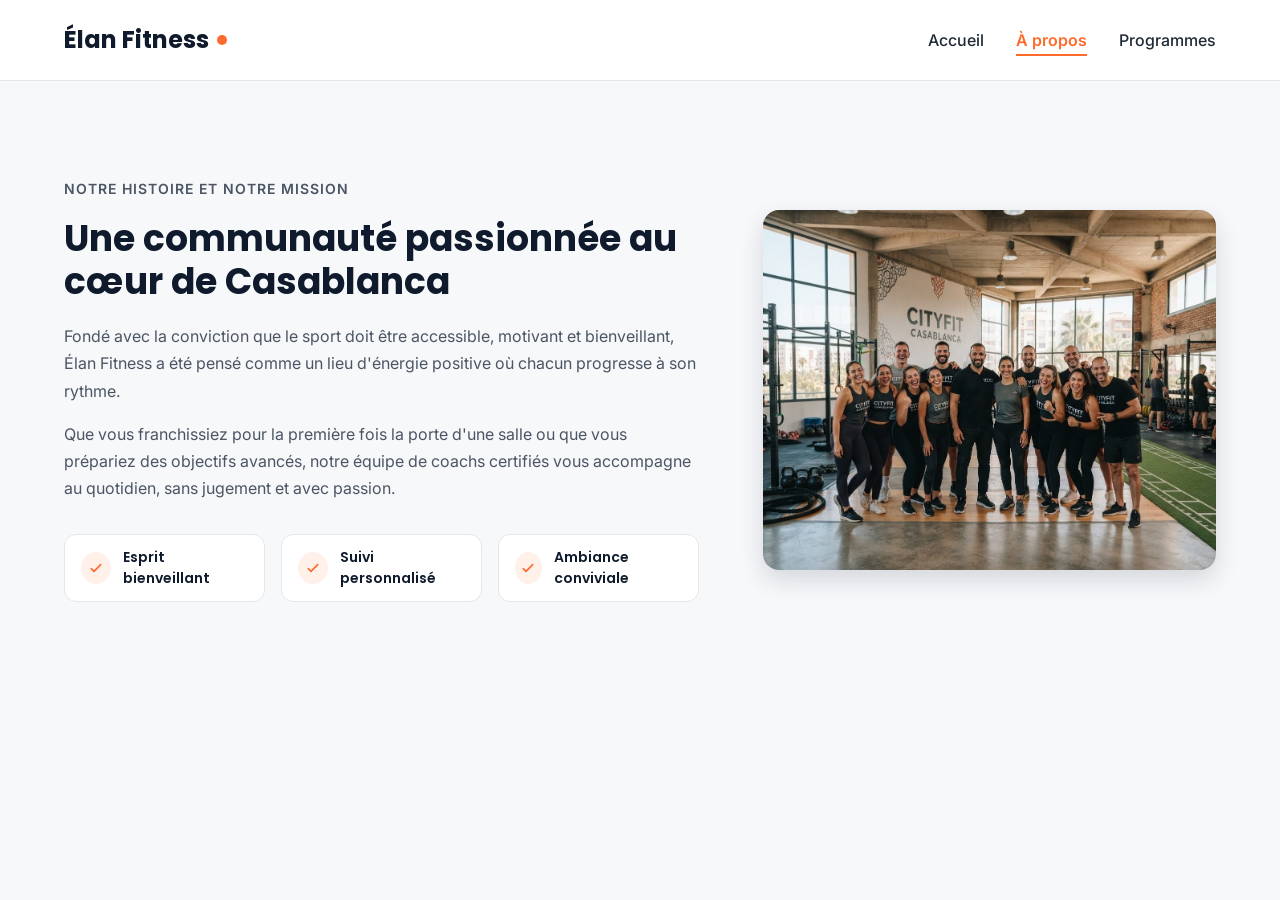
==== a-propos.html @ e4caa032 "feat: create multipage website structure" ====
<!DOCTYPE html>
<html lang="en">
<head>
  <meta charset="UTF-8">
  <meta name="viewport" content="width=device-width, initial-scale=1">
  <meta name="description" content="Élan Fitness, salle de sport à Casablanca : musculation, yoga, cardio et boxe fitness avec des coachs diplômés. Réservez votre cours d'essai gratuit.">
  <title>Élan Fitness | Salle de sport à Casablanca</title>

  <link rel="preconnect" href="https://fonts.googleapis.com">
  <link rel="preconnect" href="https://fonts.gstatic.com" crossorigin>
  <link href="https://fonts.googleapis.com/css2?family=Inter:wght@400;500;600&family=Poppins:wght@600;700;800&display=swap" rel="stylesheet">

  <link rel="stylesheet" href="style.css">
  
</head>
<body>
   
  <header class="en-tete">
    <div class="conteneur en-tete-contenu">
      <a href="#accueil" class="logo">Élan Fitness</a>

      <nav aria-label="Navigation principale">
        <ul class="menu">
          <li><a href="index.html" ">Accueil</a></li>
          <li><a href="a-propos.html" class="lien-actif">À propos</a></li>
          <li><a href="programmes.html">Programmes</a></li>
        </ul>
      </nav>
    </div>
  </header>
 
    <section id="a-propos" class="section">
          <div class="conteneur apropos-contenu">
    
            <div class="apropos-texte">
              <p class="sur-titre">Notre histoire et notre mission</p>
              <h2>Une communauté passionnée au cœur de Casablanca</h2>
              <p>
                Fondé avec la conviction que le sport doit être accessible, motivant et bienveillant,
                Élan Fitness a été pensé comme un lieu d'énergie positive où chacun progresse à son rythme.
              </p>
              <p>
                Que vous franchissiez pour la première fois la porte d'une salle ou que vous prépariez des
                objectifs avancés, notre équipe de coachs certifiés vous accompagne au quotidien, sans
                jugement et avec passion.
              </p>
    
              <ul class="valeurs">
                <li class="valeur">
                  <div class="icone icone-petite"><img src="img/icone-check.svg" alt=""></div>
                  <span>Esprit bienveillant</span>
                </li>
                <li class="valeur">
                  <div class="icone icone-petite"><img src="img/icone-check.svg" alt=""></div>
                  <span>Suivi personnalisé</span>
                </li>
                <li class="valeur">
                  <div class="icone icone-petite"><img src="img/icone-check.svg" alt=""></div>
                  <span>Ambiance conviviale</span>
                </li>
              </ul>
            </div>
    
            <img class="apropos-image" src="img/equipe.jpg" alt="L'équipe de coachs d'Élan Fitness réunie dans la salle">
    
          </div>
        </section>
</body>
</html>
---- style.css ----
* {
  box-sizing: border-box;
  margin: 0;
  padding: 0;
}

html {
  scroll-behavior: smooth;
}

body {
  font-family: 'Inter', Arial, sans-serif;
  font-size: 16px;
  line-height: 1.5;
  color: #1F2937;
  background-color: #F7F8FA;
}

h1, h2, h3, h4 {
  font-family: 'Poppins', Arial, sans-serif;
  color: #0F1B2D;
}

a {
  color: inherit;
  text-decoration: none;
}

ul {
  list-style: none;
}

img {
  display: block;
  max-width: 100%;
}

a:focus-visible,
button:focus-visible {
  outline: 3px solid #FF6B2C;
  outline-offset: 2px;
}

.conteneur {
  width: 100%;
  max-width: 1200px;
  margin: 0 auto;
  padding: 0 24px;
}

.section {
  padding: 96px 0;
}

.section-blanche {
  background-color: #FFFFFF;
  border-top: 1px solid #E5E7EB;
  border-bottom: 1px solid #E5E7EB;
}

.section-titre {
  max-width: 640px;
  margin: 0 auto 64px;
  text-align: center;
}

.section-titre h2 {
  font-size: 32px;
  margin-bottom: 16px;
}

.section-titre h3 {
  font-size: 26px;
  margin-bottom: 12px;
}

.section-titre p {
  color: #4B5563;
}

.sur-titre {
  font-size: 14px;
  font-weight: 600;
  color: #FF6B2C;
  text-transform: uppercase;
  letter-spacing: 1px;
  margin-bottom: 12px;
}

.bouton {
  display: inline-block;
  padding: 14px 28px;
  border-radius: 8px;
  font-size: 16px;
  font-weight: 600;
  text-align: center;
  cursor: pointer;
}

.bouton-principal {
  background-color: #FF6B2C;
  border: 1px solid #FF6B2C;
  color: #FFFFFF;
}

.bouton-principal:hover {
  background-color: #F05817;
}

.bouton-secondaire {
  background-color: #FFFFFF;
  border: 1px solid #0F1B2D;
  color: #0F1B2D;
}

.bouton-secondaire:hover {
  background-color: #F3F4F6;
}

.cartes {
  display: flex;
  gap: 24px;
}

.carte {
  flex: 1;
  background-color: #FFFFFF;
  border: 1px solid #E5E7EB;
  border-radius: 12px;
  box-shadow: 0 1px 3px rgba(15, 27, 45, 0.08);
}

.icone {
  width: 48px;
  height: 48px;
  background-color: #FFF0EA;
  border-radius: 8px;
  display: flex;
  align-items: center;
  justify-content: center;
}

.icone img {
  width: 24px;
  height: 24px;
}

.icone-petite {
  width: 32px;
  height: 32px;
  border-radius: 50%;
}

.icone-petite img {
  width: 16px;
  height: 16px;
}

.en-tete {
  position: sticky;
  top: 0;
  z-index: 10;
  background-color: #FFFFFF;
  border-bottom: 1px solid #E5E7EB;
}

.en-tete-contenu {
  height: 80px;
  display: flex;
  align-items: center;
  justify-content: space-between;
}

.logo {
  display: flex;
  align-items: center;
  font-family: 'Poppins', Arial, sans-serif;
  font-size: 24px;
  font-weight: 700;
  color: #0F1B2D;
}

.logo::after {
  content: "";
  width: 10px;
  height: 10px;
  margin-left: 8px;
  background-color: #FF6B2C;
  border-radius: 50%;
}

.menu {
  display: flex;
  gap: 32px;
}

.menu a {
  font-weight: 500;
  padding-bottom: 4px;
  border-bottom: 2px solid transparent;
}

.menu a:hover {
  color: #FF6B2C;
}

.menu .lien-actif {
  color: #FF6B2C;
  font-weight: 600;
  border-bottom-color: #FF6B2C;
}

.hero {
  padding: 64px 0 96px;
}

.hero-contenu {
  display: flex;
  align-items: center;
  gap: 32px;
}

.hero-texte {
  flex: 7;
}

.hero-texte h1 {
  font-size: 48px;
  font-weight: 800;
  line-height: 1.2;
  margin-bottom: 24px;
}

.hero-description {
  max-width: 520px;
  font-size: 18px;
  line-height: 1.6;
  color: #4B5563;
  margin-bottom: 32px;
}

.boutons {
  display: flex;
  flex-wrap: wrap;
  gap: 16px;
}

.hero-image {
  flex: 5;
  min-width: 0;
  height: 400px;
  object-fit: cover;
  border-radius: 16px;
  border: 1px solid #E5E7EB;
  box-shadow: 0 10px 25px rgba(15, 27, 45, 0.15);
}

.chiffres {
  display: flex;
  margin-top: 64px;
  padding: 32px;
  background-color: #FFFFFF;
  border: 1px solid #E5E7EB;
  border-radius: 12px;
  box-shadow: 0 1px 3px rgba(15, 27, 45, 0.08);
}

.chiffre {
  flex: 1;
  text-align: center;
  font-weight: 500;
  color: #0F1B2D;
}

.chiffre + .chiffre {
  border-left: 1px solid #E5E7EB;
}

.chiffre-nombre {
  font-family: 'Poppins', Arial, sans-serif;
  font-size: 36px;
  font-weight: 800;
  color: #FF6B2C;
}

.carte-avantage {
  padding: 24px;
  background-color: #F7F8FA;
  box-shadow: none;
}

.carte-avantage .icone {
  margin-bottom: 20px;
}

.carte-avantage h3 {
  font-size: 20px;
  margin-bottom: 8px;
}

.carte-avantage p {
  color: #4B5563;
  line-height: 1.6;
}

.apropos-contenu {
  display: flex;
  align-items: center;
  gap: 64px;
}

.apropos-texte {
  flex: 7;
}

.apropos-texte h2 {
  font-size: 36px;
  line-height: 1.2;
  margin-bottom: 20px;
}

.apropos-texte p {
  color: #4B5563;
  line-height: 1.7;
  margin-bottom: 16px;
}

.valeurs {
  display: flex;
  gap: 16px;
  margin-top: 32px;
}

.valeur {
  flex: 1;
  display: flex;
  align-items: center;
  gap: 12px;
  padding: 12px 16px;
  background-color: #FFFFFF;
  border: 1px solid #E5E7EB;
  border-radius: 12px;
  font-family: 'Poppins', Arial, sans-serif;
  font-size: 14px;
  font-weight: 600;
  color: #0F1B2D;
}

.apropos-image {
  flex: 5;
  min-width: 0;
  height: 360px;
  object-fit: cover;
  border-radius: 16px;
  box-shadow: 0 10px 25px rgba(15, 27, 45, 0.15);
}

.carte-programme {
  display: flex;
  flex-direction: column;
  overflow: hidden;
}

.carte-programme > img {
  width: 100%;
  height: 200px;
  object-fit: cover;
}

.programme-corps {
  flex: 1;
  display: flex;
  flex-direction: column;
  padding: 20px;
}

.programme-corps h3 {
  font-size: 20px;
  margin-bottom: 8px;
}

.programme-corps p {
  font-size: 15px;
  color: #4B5563;
}

.etiquette {
  align-self: flex-start;
  padding: 4px 10px;
  margin-bottom: 12px;
  border-radius: 6px;
  font-size: 12px;
  font-weight: 600;
}

.etiquette-orange {
  background-color: #FFEDE5;
  color: #C2410C;
}

.etiquette-bleue {
  background-color: #DBEAFE;
  color: #1D4ED8;
}

.etiquette-verte {
  background-color: #D1FAE5;
  color: #047857;
}

.programme-corps .duree {
  display: flex;
  align-items: center;
  gap: 8px;
  margin-top: auto;
  padding-top: 16px;
  border-top: 1px solid #E5E7EB;
  font-size: 13px;
  font-weight: 600;
  color: #0F1B2D;
}

.programme-corps h3 + p {
  margin-bottom: 16px;
}

.duree img {
  width: 16px;
  height: 16px;
}

.formules {
  margin-top: 96px;
}

.formule {
  position: relative;
  display: flex;
  flex-direction: column;
  padding: 28px;
}

.formule h4 {
  font-size: 20px;
}

.prix {
  margin: 8px 0 16px;
  font-family: 'Poppins', Arial, sans-serif;
  font-size: 30px;
  font-weight: 800;
  color: #FF6B2C;
}

.prix span {
  font-family: 'Inter', Arial, sans-serif;
  font-size: 16px;
  font-weight: 500;
  color: #4B5563;
}

.prix-note {
  margin: -8px 0 16px;
  font-size: 13px;
  color: #4B5563;
}

.formule-liste {
  flex: 1;
  margin-bottom: 24px;
}

.formule-liste li {
  padding-left: 28px;
  margin-bottom: 12px;
  font-size: 15px;
  background-image: url('img/icone-check.svg');
  background-repeat: no-repeat;
  background-position: left center;
  background-size: 16px;
}

.formule .bouton {
  display: block;
}

.formule-populaire {
  border: 2px solid #FF6B2C;
  box-shadow: 0 10px 25px rgba(255, 107, 44, 0.2);
}

.badge-populaire {
  position: absolute;
  top: -14px;
  left: 50%;
  transform: translateX(-50%);
  padding: 4px 14px;
  background-color: #FF6B2C;
  border-radius: 999px;
  font-size: 12px;
  font-weight: 700;
  text-transform: uppercase;
  color: #FFFFFF;
}

.pied-de-page {
  padding: 48px 0 32px;
  background-color: #0F1B2D;
  color: #FFFFFF;
}

.pied-haut {
  display: flex;
  justify-content: space-between;
  align-items: flex-start;
  padding-bottom: 32px;
  border-bottom: 1px solid rgba(255, 255, 255, 0.15);
}

.logo-clair {
  color: #FFFFFF;
}

.slogan {
  margin-top: 8px;
  font-size: 14px;
  font-style: italic;
  color: #CBD5E1;
}

.menu-pied {
  gap: 24px;
}

.menu-pied a {
  font-size: 14px;
  font-weight: 400;
  color: #E2E8F0;
}

.pied-bas {
  display: flex;
  justify-content: space-between;
  margin-top: 24px;
  font-size: 13px;
  color: #94A3B8;
}
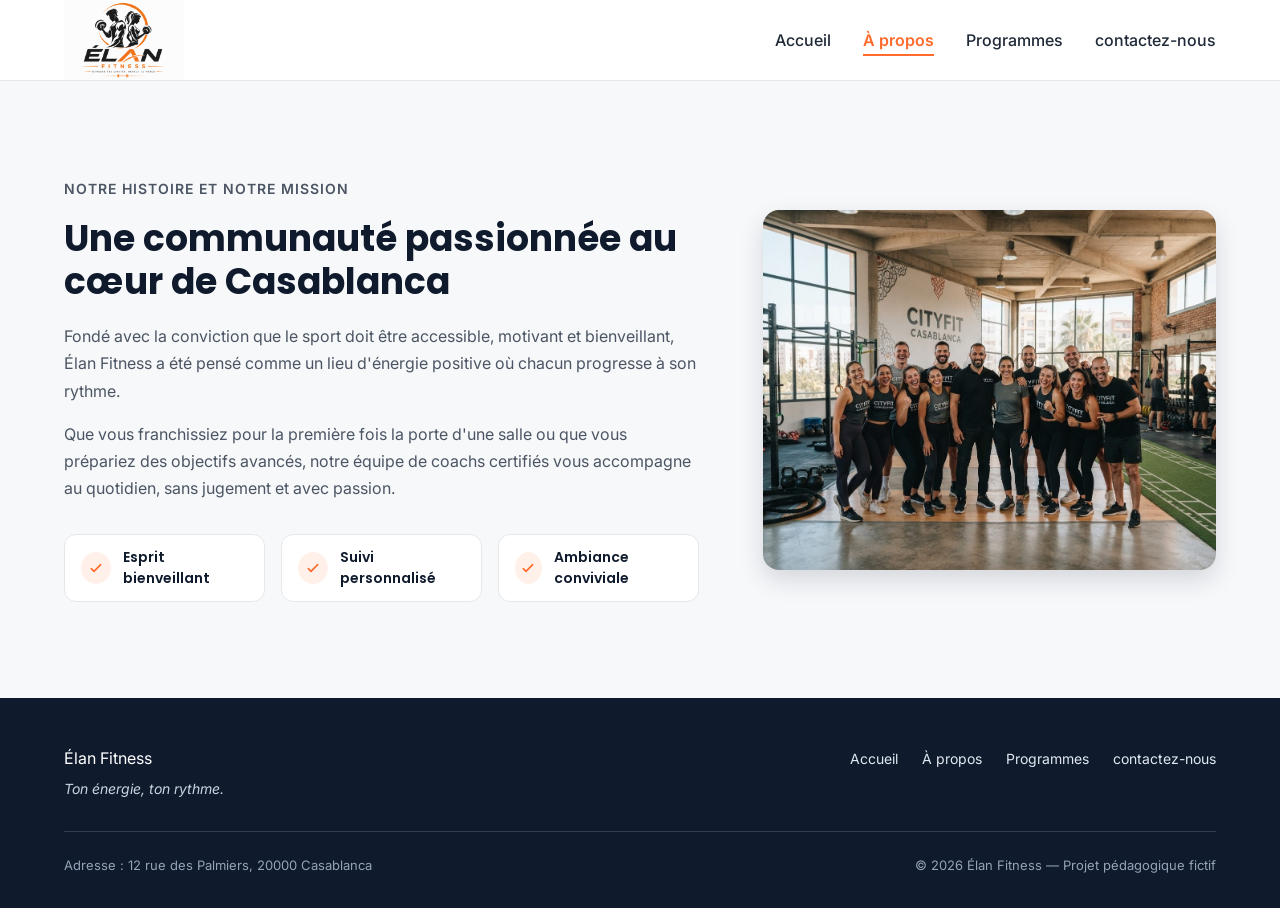
==== commit 14462f80: "complete Élan Fitness website" ====
--- a/a-propos.html
+++ b/a-propos.html
@@ -1,69 +1,103 @@
 <!DOCTYPE html>
-<html lang="en">
+<html lang="fr">
+
 <head>
   <meta charset="UTF-8">
   <meta name="viewport" content="width=device-width, initial-scale=1">
-  <meta name="description" content="Élan Fitness, salle de sport à Casablanca : musculation, yoga, cardio et boxe fitness avec des coachs diplômés. Réservez votre cours d'essai gratuit.">
+  <meta name="description"
+    content="Élan Fitness, salle de sport à Casablanca : musculation, yoga, cardio et boxe fitness avec des coachs diplômés. Réservez votre cours d'essai gratuit.">
   <title>Élan Fitness | Salle de sport à Casablanca</title>
 
   <link rel="preconnect" href="https://fonts.googleapis.com">
   <link rel="preconnect" href="https://fonts.gstatic.com" crossorigin>
-  <link href="https://fonts.googleapis.com/css2?family=Inter:wght@400;500;600&family=Poppins:wght@600;700;800&display=swap" rel="stylesheet">
+  <link
+    href="https://fonts.googleapis.com/css2?family=Inter:wght@400;500;600&family=Poppins:wght@600;700;800&display=swap"
+    rel="stylesheet">
 
   <link rel="stylesheet" href="style.css">
-  
+
 </head>
+
 <body>
-   
+
   <header class="en-tete">
     <div class="conteneur en-tete-contenu">
-      <a href="#accueil" class="logo">Élan Fitness</a>
+      <a href="index.html" class="logo"><img src="img/logo1.png" alt="logo de la salle de sport elan fitness"></a>
 
       <nav aria-label="Navigation principale">
         <ul class="menu">
           <li><a href="index.html" ">Accueil</a></li>
-          <li><a href="a-propos.html" class="lien-actif">À propos</a></li>
+          <li><a href=" a-propos.html" class="lien-actif">À propos</a></li>
           <li><a href="programmes.html">Programmes</a></li>
+          <li><a href="contact.html"> contactez-nous</a> </li>
         </ul>
       </nav>
     </div>
   </header>
- 
+  <main>
     <section id="a-propos" class="section">
-          <div class="conteneur apropos-contenu">
-    
-            <div class="apropos-texte">
-              <p class="sur-titre">Notre histoire et notre mission</p>
-              <h2>Une communauté passionnée au cœur de Casablanca</h2>
-              <p>
-                Fondé avec la conviction que le sport doit être accessible, motivant et bienveillant,
-                Élan Fitness a été pensé comme un lieu d'énergie positive où chacun progresse à son rythme.
-              </p>
-              <p>
-                Que vous franchissiez pour la première fois la porte d'une salle ou que vous prépariez des
-                objectifs avancés, notre équipe de coachs certifiés vous accompagne au quotidien, sans
-                jugement et avec passion.
-              </p>
-    
-              <ul class="valeurs">
-                <li class="valeur">
-                  <div class="icone icone-petite"><img src="img/icone-check.svg" alt=""></div>
-                  <span>Esprit bienveillant</span>
-                </li>
-                <li class="valeur">
-                  <div class="icone icone-petite"><img src="img/icone-check.svg" alt=""></div>
-                  <span>Suivi personnalisé</span>
-                </li>
-                <li class="valeur">
-                  <div class="icone icone-petite"><img src="img/icone-check.svg" alt=""></div>
-                  <span>Ambiance conviviale</span>
-                </li>
-              </ul>
-            </div>
-    
-            <img class="apropos-image" src="img/equipe.jpg" alt="L'équipe de coachs d'Élan Fitness réunie dans la salle">
-    
-          </div>
-        </section>
+      <div class="conteneur apropos-contenu">
+
+        <div class="apropos-texte">
+          <p class="sur-titre">Notre histoire et notre mission</p>
+          <h2>Une communauté passionnée au cœur de Casablanca</h2>
+          <p>
+            Fondé avec la conviction que le sport doit être accessible, motivant et bienveillant,
+            Élan Fitness a été pensé comme un lieu d'énergie positive où chacun progresse à son rythme.
+          </p>
+          <p>
+            Que vous franchissiez pour la première fois la porte d'une salle ou que vous prépariez des
+            objectifs avancés, notre équipe de coachs certifiés vous accompagne au quotidien, sans
+            jugement et avec passion.
+          </p>
+
+          <ul class="valeurs">
+            <li class="valeur">
+              <div class="icone icone-petite"><img src="img/icone-check.svg" alt=""></div>
+              <span>Esprit bienveillant</span>
+            </li>
+            <li class="valeur">
+              <div class="icone icone-petite"><img src="img/icone-check.svg" alt=""></div>
+              <span>Suivi personnalisé</span>
+            </li>
+            <li class="valeur">
+              <div class="icone icone-petite"><img src="img/icone-check.svg" alt=""></div>
+              <span>Ambiance conviviale</span>
+            </li>
+          </ul>
+        </div>
+
+        <img class="apropos-image" src="img/equipe.jpg" alt="L'équipe de coachs d'Élan Fitness réunie dans la salle">
+
+      </div>
+    </section>
+  </main>
+  <footer class="pied-de-page">
+    <div class="conteneur">
+
+      <div class="pied-haut">
+        <div>
+          <p class="logo logo-clair">Élan Fitness</p>
+          <p class="slogan">Ton énergie, ton rythme.</p>
+        </div>
+
+        <nav aria-label="Navigation du pied de page">
+          <ul class="menu menu-pied">
+            <li><a href="index.html">Accueil</a></li>
+            <li><a href="a-propos.html">À propos</a></li>
+            <li><a href="programmes.html">Programmes</a></li>
+            <li><a href="contact.html"> contactez-nous</a> </li>
+          </ul>
+        </nav>
+      </div>
+
+      <div class="pied-bas">
+        <p>Adresse : 12 rue des Palmiers, 20000 Casablanca</p>
+        <p>&copy; 2026 Élan Fitness — Projet pédagogique fictif</p>
+      </div>
+
+    </div>
+  </footer>
 </body>
-</html>
+
+</html>
--- a/style.css
+++ b/style.css
@@ -16,7 +16,10 @@
   background-color: #F7F8FA;
 }
 
-h1, h2, h3, h4 {
+h1,
+h2,
+h3,
+h4 {
   font-family: 'Poppins', Arial, sans-serif;
   color: #0F1B2D;
 }
@@ -171,23 +174,23 @@
   justify-content: space-between;
 }
 
-.logo {
+/* .logo {
   display: flex;
   align-items: center;
   font-family: 'Poppins', Arial, sans-serif;
   font-size: 24px;
   font-weight: 700;
   color: #0F1B2D;
-}
-
-.logo::after {
+} */
+
+/* .logo::after {
   content: "";
   width: 10px;
   height: 10px;
   margin-left: 8px;
   background-color: #FF6B2C;
   border-radius: 50%;
-}
+} */
 
 .menu {
   display: flex;
@@ -272,7 +275,7 @@
   color: #0F1B2D;
 }
 
-.chiffre + .chiffre {
+.chiffre+.chiffre {
   border-left: 1px solid #E5E7EB;
 }
 
@@ -361,7 +364,7 @@
   overflow: hidden;
 }
 
-.carte-programme > img {
+.carte-programme>img {
   width: 100%;
   height: 200px;
   object-fit: cover;
@@ -420,7 +423,7 @@
   color: #0F1B2D;
 }
 
-.programme-corps h3 + p {
+.programme-corps h3+p {
   margin-bottom: 16px;
 }
 
@@ -545,3 +548,97 @@
   font-size: 13px;
   color: #94A3B8;
 }
+
+.bag {
+    background-color: #e3e4e7;
+    padding: 10px 20px;
+}
+
+.cen {
+    display: flex;
+    justify-content: center;
+}
+
+.contact {
+    padding: 40px;
+    border-radius: 20px;
+    background-color: white;
+    width: 700px;
+}
+
+.contact label {
+    width: 80px;
+}
+
+.contact input,
+.contact textarea {
+    padding: 10px;
+    height: 40px;
+    width: 215px;
+    border: 2px solid #f75110;
+    border-radius: 10px;
+}
+
+.contact button {
+    background-color: #FF6B2C;
+    border: 1px solid #FF6B2C;
+    color: #FFFFFF;
+    display: inline-block;
+    padding: 14px 28px;
+    border-radius: 8px;
+    font-size: 16px;
+    font-weight: 600;
+    text-align: center;
+    cursor: pointer;
+    margin-left: 200px;
+    margin-right: 200px;
+}
+
+.contact textarea {
+    height: 100px;
+}
+
+.contact h1 {
+    text-align: center;
+    color: #f75110;
+    margin-bottom: 20px;
+}
+
+.contact form {
+    display: flex;
+    flex-direction: column;
+}
+
+.contact .ligne {
+    display: flex;
+    align-items: center;
+    gap: 10px;
+    margin-bottom: 20px;
+}
+
+.contact .ligne-message {
+    align-items: flex-start;
+}
+
+.contact .ligne input[type="tel"],
+.contact .ligne input[type="email"] {
+    flex: 1;
+}
+
+.contact .ligne-message textarea {
+    flex: 1;
+    height: 100px;
+}
+
+button {
+    transition: 0.3s;
+}
+
+button:hover {
+    transform: scale(1.05);
+}
+
+.logo img {
+    height: 80px;
+}
+
